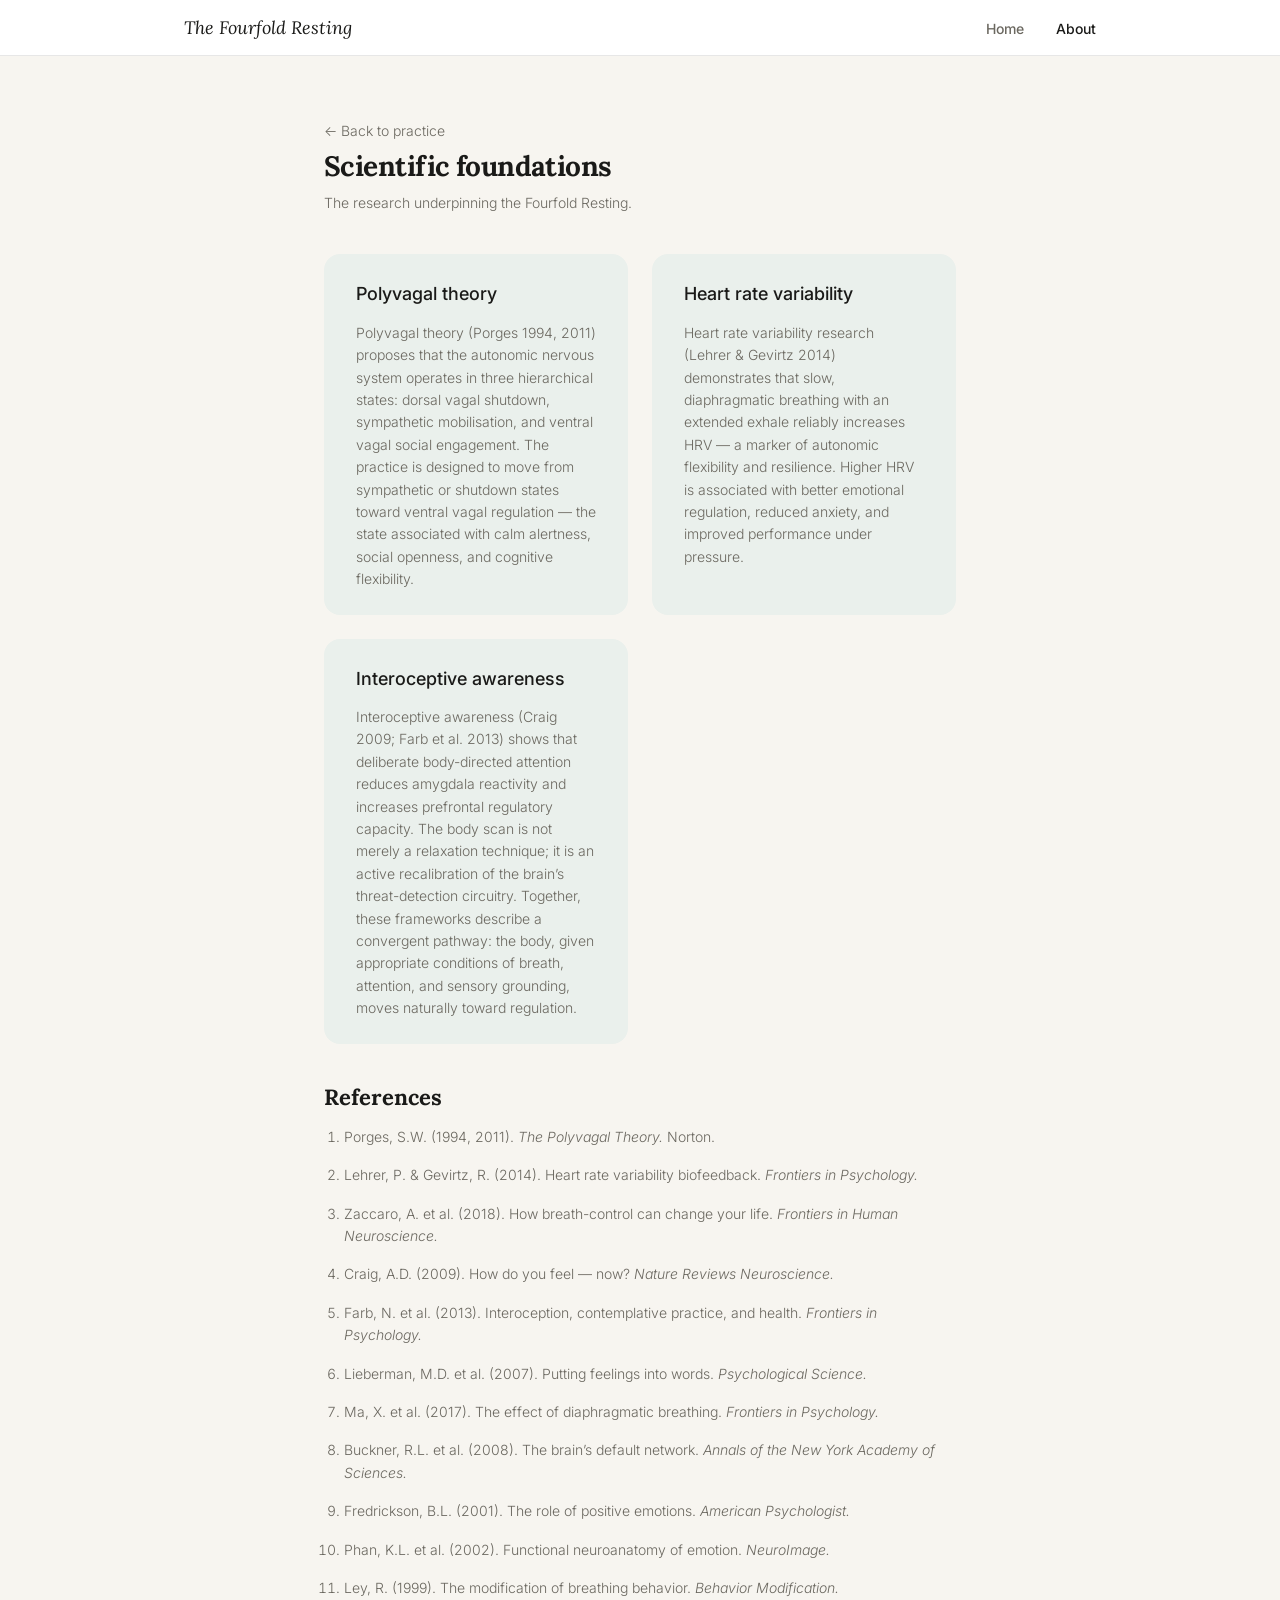
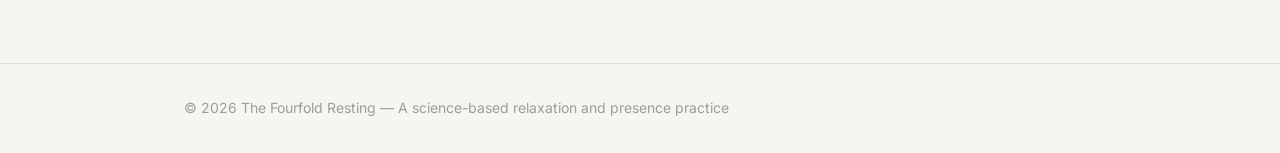
==== about.html @ 3acdfc39 "Add Task 13 — static about page (about.html) Standalone fallback page with canonical link to index.h" ====
<!DOCTYPE html>
<html lang="en">
<head>
  <meta charset="UTF-8">
  <meta name="viewport" content="width=device-width, initial-scale=1.0">
  <title>About &mdash; The Fourfold Resting</title>

  <link rel="canonical" href="index.html#/about">
  <link rel="icon" type="image/svg+xml" href="assets/favicon.svg">

  <link rel="preconnect" href="https://fonts.googleapis.com">
  <link rel="preconnect" href="https://fonts.gstatic.com" crossorigin>
  <link rel="stylesheet" href="https://fonts.googleapis.com/css2?family=Inter:wght@300;400;500&family=Lora:ital,wght@0,400;0,500;1,400&display=swap">

  <link rel="stylesheet" href="css/reset.css">
  <link rel="stylesheet" href="css/tokens.css">
  <link rel="stylesheet" href="css/typography.css">
  <link rel="stylesheet" href="css/layout.css">
  <link rel="stylesheet" href="css/components.css">
  <link rel="stylesheet" href="css/animations.css">
</head>
<body>

  <header>
    <div class="container container--wide">
      <nav class="site-nav" aria-label="Site navigation">
        <a href="index.html" class="nav-logo">The Fourfold Resting</a>
        <ul class="nav-links" role="list">
          <li><a href="index.html">Home</a></li>
          <li><a href="about.html" aria-current="page">About</a></li>
        </ul>
      </nav>
    </div>
  </header>

  <main>
    <div class="section">
      <div class="container">
        <div class="stack" style="--stack-gap:2.5rem">

          <div class="stack" style="--stack-gap:0.5rem">
            <a href="index.html" class="caption">&larr; Back to practice</a>
            <h2>Scientific foundations</h2>
            <p class="caption">The research underpinning the Fourfold Resting.</p>
          </div>

          <div class="grid-2">

            <div class="card card--flat stack" style="--stack-gap:0.75rem"
                 role="region" aria-labelledby="sci-polyvagal">
              <h4 id="sci-polyvagal">Polyvagal theory</h4>
              <p class="caption" style="max-width:none">
                Polyvagal theory (Porges 1994, 2011) proposes that the autonomic nervous
                system operates in three hierarchical states: dorsal vagal shutdown,
                sympathetic mobilisation, and ventral vagal social engagement. The practice
                is designed to move from sympathetic or shutdown states toward ventral vagal
                regulation &mdash; the state associated with calm alertness, social openness,
                and cognitive flexibility.
              </p>
            </div>

            <div class="card card--flat stack" style="--stack-gap:0.75rem"
                 role="region" aria-labelledby="sci-hrv">
              <h4 id="sci-hrv">Heart rate variability</h4>
              <p class="caption" style="max-width:none">
                Heart rate variability research (Lehrer &amp; Gevirtz 2014) demonstrates
                that slow, diaphragmatic breathing with an extended exhale reliably increases
                HRV &mdash; a marker of autonomic flexibility and resilience. Higher HRV is
                associated with better emotional regulation, reduced anxiety, and improved
                performance under pressure.
              </p>
            </div>

            <div class="card card--flat stack" style="--stack-gap:0.75rem"
                 role="region" aria-labelledby="sci-interoception">
              <h4 id="sci-interoception">Interoceptive awareness</h4>
              <p class="caption" style="max-width:none">
                Interoceptive awareness (Craig 2009; Farb et al. 2013) shows that deliberate
                body-directed attention reduces amygdala reactivity and increases prefrontal
                regulatory capacity. The body scan is not merely a relaxation technique; it
                is an active recalibration of the brain&rsquo;s threat-detection circuitry.
                Together, these frameworks describe a convergent pathway: the body, given
                appropriate conditions of breath, attention, and sensory grounding, moves
                naturally toward regulation.
              </p>
            </div>

          </div>

          <div class="stack" style="--stack-gap:1rem">
            <h3>References</h3>
            <ol style="padding-left:1.25rem;list-style:decimal"
                class="stack" style="--stack-gap:0.5rem">
              <li class="caption">Porges, S.W. (1994, 2011). <em>The Polyvagal Theory.</em> Norton.</li>
              <li class="caption">Lehrer, P. &amp; Gevirtz, R. (2014). Heart rate variability biofeedback. <em>Frontiers in Psychology.</em></li>
              <li class="caption">Zaccaro, A. et al. (2018). How breath-control can change your life. <em>Frontiers in Human Neuroscience.</em></li>
              <li class="caption">Craig, A.D. (2009). How do you feel &mdash; now? <em>Nature Reviews Neuroscience.</em></li>
              <li class="caption">Farb, N. et al. (2013). Interoception, contemplative practice, and health. <em>Frontiers in Psychology.</em></li>
              <li class="caption">Lieberman, M.D. et al. (2007). Putting feelings into words. <em>Psychological Science.</em></li>
              <li class="caption">Ma, X. et al. (2017). The effect of diaphragmatic breathing. <em>Frontiers in Psychology.</em></li>
              <li class="caption">Buckner, R.L. et al. (2008). The brain&rsquo;s default network. <em>Annals of the New York Academy of Sciences.</em></li>
              <li class="caption">Fredrickson, B.L. (2001). The role of positive emotions. <em>American Psychologist.</em></li>
              <li class="caption">Phan, K.L. et al. (2002). Functional neuroanatomy of emotion. <em>NeuroImage.</em></li>
              <li class="caption">Ley, R. (1999). The modification of breathing behavior. <em>Behavior Modification.</em></li>
            </ol>
          </div>

        </div>
      </div>
    </div>
  </main>

  <footer>
    <div class="container container--wide">
      <p>&copy; 2026 The Fourfold Resting &mdash; A science-based relaxation and presence practice</p>
    </div>
  </footer>

</body>
</html>
---- css/tokens.css ----
:root {
  /* Colors — light mode */
  --color-bg: #F7F5F0;
  --color-surface: #FFFFFF;
  --color-text-primary: #1A1A18;
  --color-text-secondary: #6B6860;
  --color-text-tertiary: #9E9C97;
  --color-border: rgba(26, 26, 24, 0.10);
  --color-accent: #3D5A4C;
  --color-accent-light: #EAF0EC;
  --color-accent-mid: #7A9E8C;

  /* Spacing — Tailwind-style (1 unit = 0.25rem) */
  --space-1: 0.25rem;
  --space-2: 0.5rem;
  --space-3: 0.75rem;
  --space-4: 1rem;
  --space-6: 1.5rem;
  --space-8: 2rem;
  --space-12: 3rem;
  --space-16: 4rem;
  --space-24: 6rem;
  --space-32: 8rem;

  /* Font families */
  --font-body: 'Inter', system-ui, sans-serif;
  --font-heading: 'Lora', Georgia, serif;

  /* Font sizes */
  --text-xs: 0.75rem;     /* 12px */
  --text-sm: 0.875rem;    /* 14px */
  --text-base: 1rem;      /* 16px */
  --text-lg: 1.125rem;    /* 18px */
  --text-xl: 1.375rem;    /* 22px */
  --text-2xl: 1.75rem;    /* 28px */
  --text-3xl: 2.25rem;    /* 36px */
  --text-4xl: 3rem;       /* 48px */

  /* Transition durations */
  --duration-short: 200ms;
  --duration-medium: 400ms;
  --duration-long: 800ms;

  /* Easing */
  --ease-default: cubic-bezier(0.4, 0, 0.2, 1);

  /* Border radii */
  --radius-sm: 4px;
  --radius-md: 8px;
  --radius-lg: 16px;
}

@media (prefers-color-scheme: dark) {
  :root {
    --color-bg: #111210;
    --color-surface: #1C1D1A;
    --color-text-primary: #F0EDE6;
    --color-text-secondary: #9A9890;
    --color-text-tertiary: #5E5D59;
    --color-border: rgba(240, 237, 230, 0.08);
    --color-accent: #7FAF95;
    --color-accent-light: #1A2520;
    --color-accent-mid: #4A7A62;
  }
}
---- css/typography.css ----
body {
  font-family: var(--font-body);
  font-size: var(--text-base);
  color: var(--color-text-primary);
  line-height: 1.75;
  background-color: var(--color-bg);
}

h1 {
  font-family: var(--font-heading);
  font-style: italic;
  font-size: var(--text-3xl);
  letter-spacing: -0.02em;
  line-height: 1.2;
}

h2 {
  font-family: var(--font-heading);
  font-size: var(--text-2xl);
  letter-spacing: -0.02em;
  line-height: 1.2;
}

h3 {
  font-family: var(--font-heading);
  font-size: var(--text-xl);
  line-height: 1.2;
}

h4 {
  font-family: var(--font-body);
  font-weight: 500;
  font-size: var(--text-lg);
}

p {
  margin-bottom: 1.5rem;
  max-width: 65ch;
}

p:last-child {
  margin-bottom: 0;
}

.label {
  font-family: var(--font-body);
  font-weight: 500;
  font-size: var(--text-xs);
  letter-spacing: 0.08em;
  text-transform: uppercase;
  color: var(--color-text-tertiary);
}

.caption {
  font-family: var(--font-body);
  font-weight: 300;
  font-size: var(--text-sm);
  color: var(--color-text-secondary);
  line-height: 1.6;
}

strong {
  font-weight: 500;
}

em {
  font-style: italic;
  color: var(--color-text-secondary);
}

a {
  color: var(--color-accent);
  text-decoration: none;
  text-underline-offset: 3px;
}

a:hover {
  text-decoration: underline;
}

blockquote {
  border-left: 2px solid var(--color-accent-mid);
  padding-left: 1.5rem;
  font-family: var(--font-heading);
  font-style: italic;
  color: var(--color-text-secondary);
}
---- css/layout.css ----
.container {
  max-width: 680px;
  margin: 0 auto;
  padding: 0 1.5rem;
}

.container--wide {
  max-width: 960px;
}

.container--narrow {
  max-width: 480px;
}

.section {
  padding: 4rem 0;
}

.section--sm {
  padding: 2rem 0;
}

header {
  position: sticky;
  top: 0;
  background: var(--color-surface);
  backdrop-filter: blur(0);
  border-bottom: 1px solid var(--color-border);
  z-index: 100;
  height: 56px;
  display: flex;
  align-items: center;
}

main {
  min-height: calc(100vh - 56px);
}

footer {
  border-top: 1px solid var(--color-border);
  padding: 2rem 0;
  color: var(--color-text-tertiary);
  font-size: var(--text-sm);
}

.grid-2 {
  display: grid;
  grid-template-columns: repeat(auto-fit, minmax(280px, 1fr));
  gap: 1.5rem;
}

.stack {
  display: flex;
  flex-direction: column;
  gap: var(--stack-gap, 1rem);
}

/* Ensure the container fills the flex header so site-nav can space-between */
header .container {
  width: 100%;
}

/* Visually hidden but available to screen readers */
.sr-only {
  position: absolute;
  width: 1px;
  height: 1px;
  padding: 0;
  margin: -1px;
  overflow: hidden;
  clip: rect(0, 0, 0, 0);
  white-space: nowrap;
  border: 0;
}
---- css/components.css ----
/* ── Button ──────────────────────────────────────────────────────────── */

.btn {
  display: inline-flex;
  align-items: center;
  gap: 0.5rem;
  padding: 0.625rem 1.25rem;
  border-radius: var(--radius-md);
  border: 1px solid var(--color-border);
  background: transparent;
  color: var(--color-text-primary);
  font-family: var(--font-body);
  font-weight: 500;
  font-size: var(--text-sm);
  letter-spacing: 0.01em;
  cursor: pointer;
  transition: all var(--duration-short) var(--ease-default);
}

.btn--primary {
  background: var(--color-accent);
  color: #fff;
  border-color: var(--color-accent);
}

.btn--primary:hover {
  opacity: 0.88;
}

.btn--ghost {
  border-color: transparent;
}

.btn--ghost:hover {
  background: var(--color-accent-light);
}

.btn--sm {
  padding: 0.375rem 0.875rem;
  font-size: 13px;
}

.btn:disabled {
  opacity: 0.4;
  cursor: not-allowed;
}

.btn:focus-visible {
  outline: 2px solid var(--color-accent);
  outline-offset: 2px;
}

/* ── Card ────────────────────────────────────────────────────────────── */

.card {
  background: var(--color-surface);
  border: 1px solid var(--color-border);
  border-radius: var(--radius-lg);
  padding: 1.5rem 2rem;
  overflow: hidden;
}

.card--flat {
  border: none;
  background: var(--color-accent-light);
}

/* ── Phase badge ─────────────────────────────────────────────────────── */

.phase-badge {
  display: inline-flex;
  align-items: center;
  gap: 0.375rem;
  padding: 0.25rem 0.75rem;
  border-radius: 100px;
  background: var(--color-accent-light);
  color: var(--color-accent);
  font-family: var(--font-body);
  font-weight: 500;
  font-size: var(--text-xs);
  letter-spacing: 0.06em;
  text-transform: uppercase;
}

/* ── Progress bar ────────────────────────────────────────────────────── */

.progress-track {
  height: 2px;
  background: var(--color-border);
  border-radius: 1px;
  overflow: hidden;
}

.progress-fill {
  height: 100%;
  background: var(--color-accent);
  border-radius: 1px;
  transition: width var(--duration-long) var(--ease-default);
  transform-origin: left;
}

/* ── Breath ring ─────────────────────────────────────────────────────── */

.breath-ring {
  position: relative;
  width: 120px;
  height: 120px;
  border-radius: 50%;
  border: 1px solid var(--color-border);
}

.breath-ring__inner {
  position: absolute;
  inset: 12px;
  border-radius: 50%;
  background: var(--color-accent-light);
  transition: transform var(--duration-long) var(--ease-default);
  will-change: transform;
}

/* ── Timer display ───────────────────────────────────────────────────── */

.timer-display {
  font-family: var(--font-heading);
  font-size: var(--text-4xl);
  letter-spacing: -0.03em;
  color: var(--color-text-primary);
  font-variant-numeric: tabular-nums;
}

.timer-display--sm {
  font-size: var(--text-2xl);
}

/* ── Step card ───────────────────────────────────────────────────────── */

.step-card {
  padding: 1.25rem 1.5rem;
  border-radius: var(--radius-md);
  border: 1px solid var(--color-border);
  background: var(--color-surface);
}

.step-card--active {
  border-color: var(--color-accent-mid);
  background: var(--color-accent-light);
}

/* ── Science note ────────────────────────────────────────────────────── */

.science-note {
  border-left: 2px solid var(--color-border);
  padding: 0.75rem 1rem 0.75rem 1.25rem;
  margin: 1.5rem 0;
  color: var(--color-text-secondary);
  font-size: var(--text-sm);
  line-height: 1.65;
}

/* ── Nav ─────────────────────────────────────────────────────────────── */

.site-nav {
  display: flex;
  align-items: center;
  justify-content: space-between;
  height: 100%;
}

.nav-links {
  display: flex;
  gap: 2rem;
  list-style: none;
}

.nav-links a {
  font-family: var(--font-body);
  font-weight: 500;
  font-size: var(--text-sm);
  color: var(--color-text-secondary);
  text-decoration: none;
}

.nav-links a.active,
.nav-links a[aria-current="page"] {
  color: var(--color-text-primary);
}

.nav-logo {
  font-family: var(--font-heading);
  font-style: italic;
  font-size: var(--text-lg);
  color: var(--color-text-primary);
  text-decoration: none;
}

/* ── Chime toggle ────────────────────────────────────────────────────── */

.chime-toggle {
  display: inline-flex;
  align-items: center;
  gap: 0.5rem;
  font-size: 13px;
  color: var(--color-text-secondary);
  cursor: pointer;
  user-select: none;
}

.chime-toggle input[type="checkbox"] {
  position: absolute;
  width: 1px;
  height: 1px;
  padding: 0;
  margin: -1px;
  overflow: hidden;
  clip: rect(0, 0, 0, 0);
  white-space: nowrap;
  border: 0;
}

.chime-toggle__dot {
  position: relative;
  width: 32px;
  height: 18px;
  border-radius: 9px;
  background: var(--color-border);
  transition: background var(--duration-short) var(--ease-default);
  flex-shrink: 0;
}

.chime-toggle__dot::after {
  content: '';
  position: absolute;
  top: 3px;
  left: 3px;
  width: 12px;
  height: 12px;
  border-radius: 50%;
  background: var(--color-surface);
  transition: transform var(--duration-short) var(--ease-default);
}

.chime-toggle input[type="checkbox"]:checked + .chime-toggle__dot {
  background: var(--color-accent);
}

.chime-toggle input[type="checkbox"]:checked + .chime-toggle__dot::after {
  transform: translateX(14px);
}

.chime-toggle:focus-within .chime-toggle__dot {
  outline: 2px solid var(--color-accent);
  outline-offset: 2px;
}
---- css/animations.css ----
/* Reduced-motion default — animations effectively disabled unless opted in */
* {
  animation-duration: 0.01ms;
  animation-iteration-count: 1;
}

@media (prefers-reduced-motion: no-preference) {

  /* ── Keyframes ─────────────────────────────────────────────────────── */

  @keyframes fadeIn {
    from { opacity: 0; }
    to   { opacity: 1; }
  }

  @keyframes fadeUp {
    from { opacity: 0; transform: translateY(12px); }
    to   { opacity: 1; transform: translateY(0); }
  }

  @keyframes breatheIn {
    from { transform: scale(1); }
    to   { transform: scale(1.18); }
  }

  @keyframes breatheOut {
    from { transform: scale(1.18); }
    to   { transform: scale(1); }
  }

  @keyframes pulse {
    0%, 100% { opacity: 1; }
    50%       { opacity: 0.4; }
  }

  @keyframes shimmer {
    from { background-position: left; }
    to   { background-position: right; }
  }

  @keyframes progressIndeterminate {
    from { transform: translateX(-100%); }
    to   { transform: translateX(200%); }
  }

  /* ── Utility classes ───────────────────────────────────────────────── */

  .fade-in {
    animation: fadeIn var(--duration-medium) var(--ease-default) both;
  }

  .fade-up {
    animation: fadeUp var(--duration-medium) var(--ease-default) both;
  }

  .fade-up--delayed {
    animation: fadeUp var(--duration-medium) var(--ease-default) 150ms both;
  }

  .fade-up--delayed-2 {
    animation: fadeUp var(--duration-medium) var(--ease-default) 300ms both;
  }

  .animate-breath-in {
    animation: breatheIn var(--breath-in-duration, 4000ms) ease-in-out both;
  }

  .animate-breath-out {
    animation: breatheOut var(--breath-out-duration, 8000ms) ease-in-out both;
  }

  .animate-pulse {
    animation: pulse 3s ease-in-out infinite;
  }

}
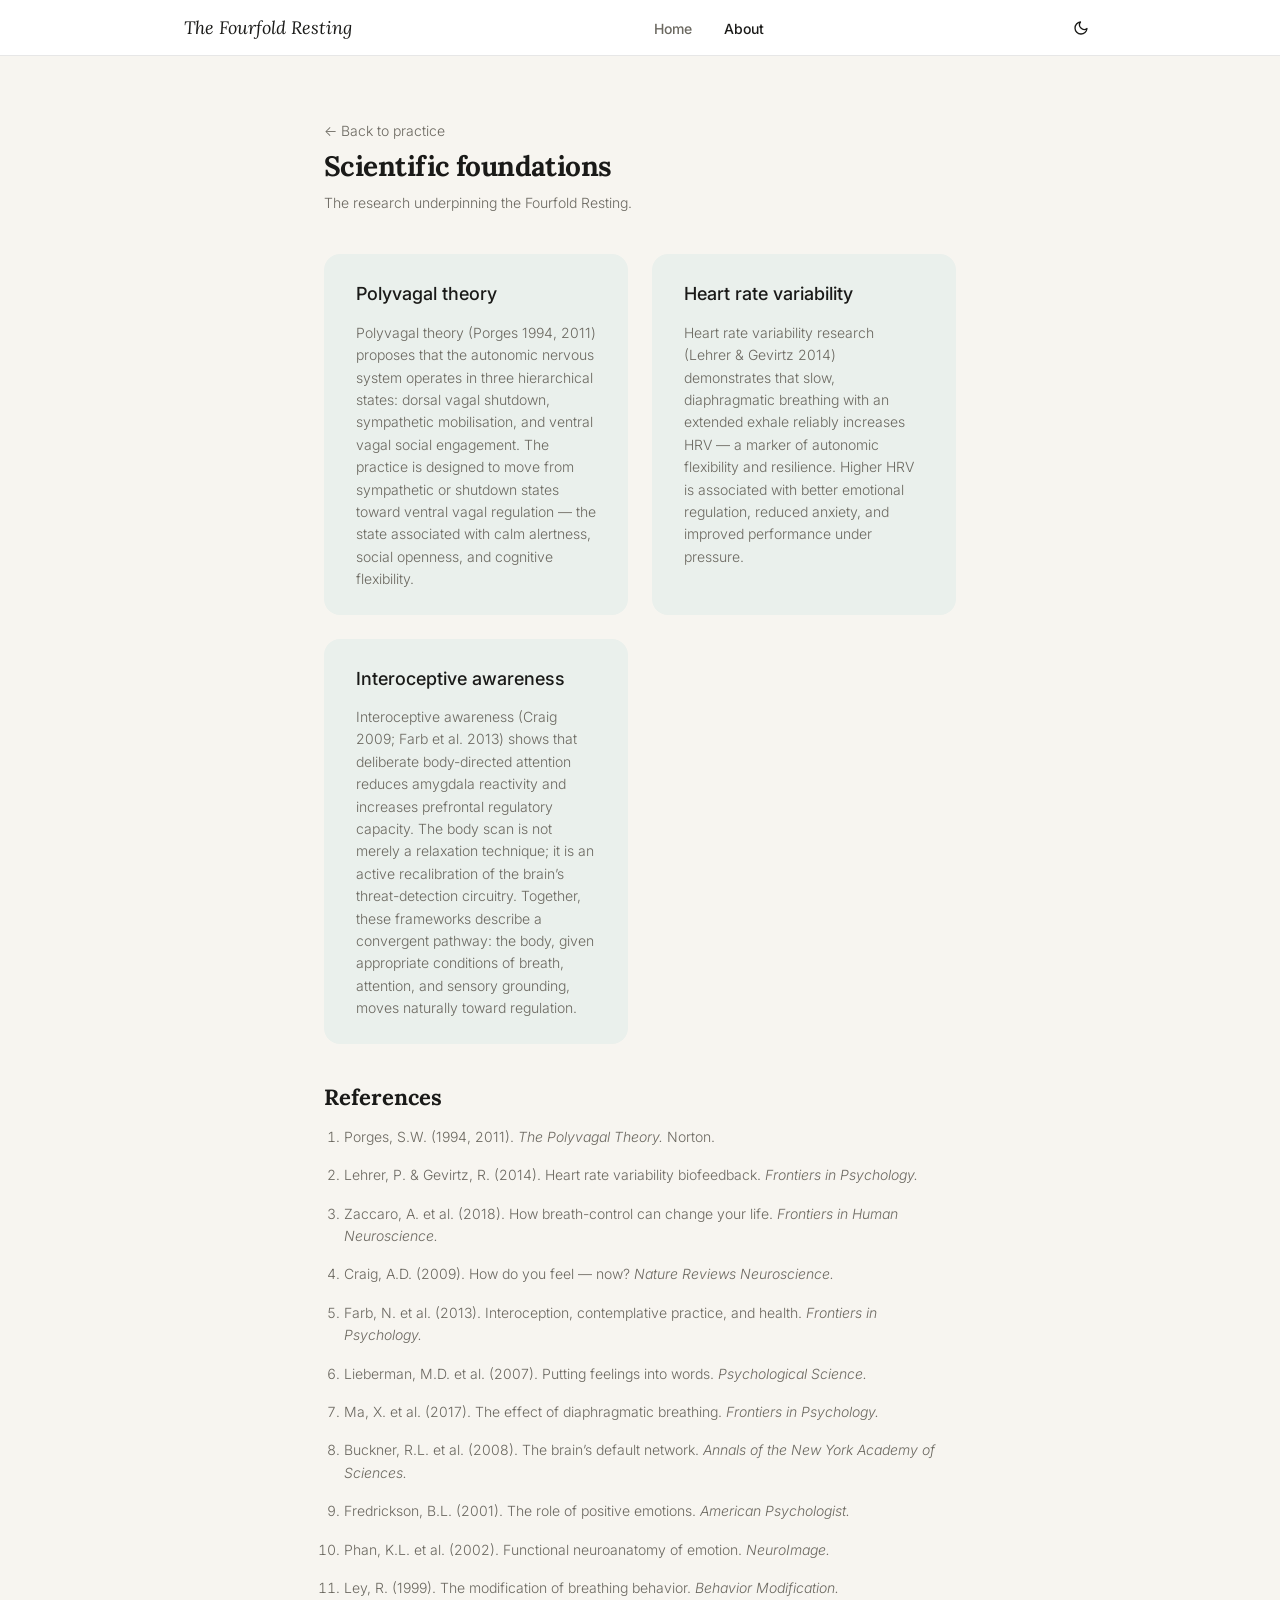
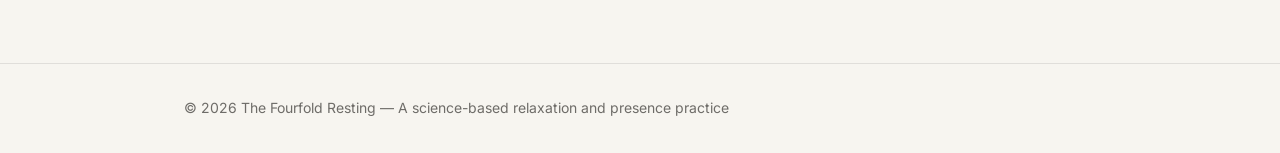
==== commit 7381267c: "Add light/dark theme toggle with system default - theme.js: standalone module — reads system prefere" ====
--- a/about.html
+++ b/about.html
@@ -7,6 +7,9 @@
 
   <link rel="canonical" href="index.html#/about">
   <link rel="icon" type="image/svg+xml" href="assets/favicon.svg">
+
+  <!-- Prevent flash of wrong theme when a saved preference differs from system -->
+  <script>(function(){var t=localStorage.getItem('fourfold-theme');if(t)document.documentElement.dataset.theme=t})()</script>
 
   <link rel="preconnect" href="https://fonts.googleapis.com">
   <link rel="preconnect" href="https://fonts.gstatic.com" crossorigin>
@@ -29,6 +32,7 @@
           <li><a href="index.html">Home</a></li>
           <li><a href="about.html" aria-current="page">About</a></li>
         </ul>
+        <button id="theme-toggle" class="btn btn--ghost btn--icon" aria-label="Switch to dark mode"></button>
       </nav>
     </div>
   </header>
@@ -116,5 +120,7 @@
     </div>
   </footer>
 
+  <script type="module" src="js/theme.js"></script>
+
 </body>
 </html>
--- a/css/tokens.css
+++ b/css/tokens.css
@@ -1,10 +1,12 @@
 :root {
+  color-scheme: light;
+
   /* Colors — light mode */
   --color-bg: #F7F5F0;
   --color-surface: #FFFFFF;
   --color-text-primary: #1A1A18;
   --color-text-secondary: #6B6860;
-  --color-text-tertiary: #9E9C97;
+  --color-text-tertiary: #6E6C68;
   --color-border: rgba(26, 26, 24, 0.10);
   --color-accent: #3D5A4C;
   --color-accent-light: #EAF0EC;
@@ -50,16 +52,32 @@
   --radius-lg: 16px;
 }
 
+/* Dark mode — system default (unless manually set to light) */
 @media (prefers-color-scheme: dark) {
-  :root {
+  :root:not([data-theme="light"]) {
+    color-scheme: dark;
     --color-bg: #111210;
     --color-surface: #1C1D1A;
     --color-text-primary: #F0EDE6;
     --color-text-secondary: #9A9890;
-    --color-text-tertiary: #5E5D59;
+    --color-text-tertiary: #8F8D89;
     --color-border: rgba(240, 237, 230, 0.08);
     --color-accent: #7FAF95;
     --color-accent-light: #1A2520;
     --color-accent-mid: #4A7A62;
   }
 }
+
+/* Dark mode — explicit manual override */
+:root[data-theme="dark"] {
+  color-scheme: dark;
+  --color-bg: #111210;
+  --color-surface: #1C1D1A;
+  --color-text-primary: #F0EDE6;
+  --color-text-secondary: #9A9890;
+  --color-text-tertiary: #8F8D89;
+  --color-border: rgba(240, 237, 230, 0.08);
+  --color-accent: #7FAF95;
+  --color-accent-light: #1A2520;
+  --color-accent-mid: #4A7A62;
+}
--- a/css/typography.css
+++ b/css/typography.css
@@ -78,6 +78,12 @@
   text-decoration: underline;
 }
 
+a:focus-visible {
+  outline: 2px solid var(--color-accent);
+  outline-offset: 2px;
+  border-radius: 2px;
+}
+
 blockquote {
   border-left: 2px solid var(--color-accent-mid);
   padding-left: 1.5rem;
--- a/css/components.css
+++ b/css/components.css
@@ -38,6 +38,10 @@
 .btn--sm {
   padding: 0.375rem 0.875rem;
   font-size: 13px;
+}
+
+.btn--icon {
+  padding: 0.375rem;
 }
 
 .btn:disabled {
@@ -251,3 +255,31 @@
   outline: 2px solid var(--color-accent);
   outline-offset: 2px;
 }
+
+/* ── Phase dots ─────────────────────────────────────────────────────── */
+
+.phase-dot {
+  width: 8px;
+  height: 8px;
+  border-radius: 50%;
+  background: var(--color-border);
+  border: none;
+  padding: 0;
+  cursor: pointer;
+  transition: background var(--duration-short) var(--ease-default),
+              transform var(--duration-short) var(--ease-default);
+}
+
+.phase-dot--active {
+  background: var(--color-accent);
+  transform: scale(1.25);
+}
+
+.phase-dot:hover {
+  background: var(--color-accent-mid);
+}
+
+.phase-dot:focus-visible {
+  outline: 2px solid var(--color-accent);
+  outline-offset: 3px;
+}
--- a/css/animations.css
+++ b/css/animations.css
@@ -43,6 +43,11 @@
     to   { transform: translateX(200%); }
   }
 
+  @keyframes progressFlash {
+    0%, 100% { opacity: 1; }
+    50%       { opacity: 0; }
+  }
+
   /* ── Utility classes ───────────────────────────────────────────────── */
 
   .fade-in {
@@ -73,4 +78,8 @@
     animation: pulse 3s ease-in-out infinite;
   }
 
+  .progress-fill--flash {
+    animation: progressFlash 400ms ease-in-out 2;
+  }
+
 }
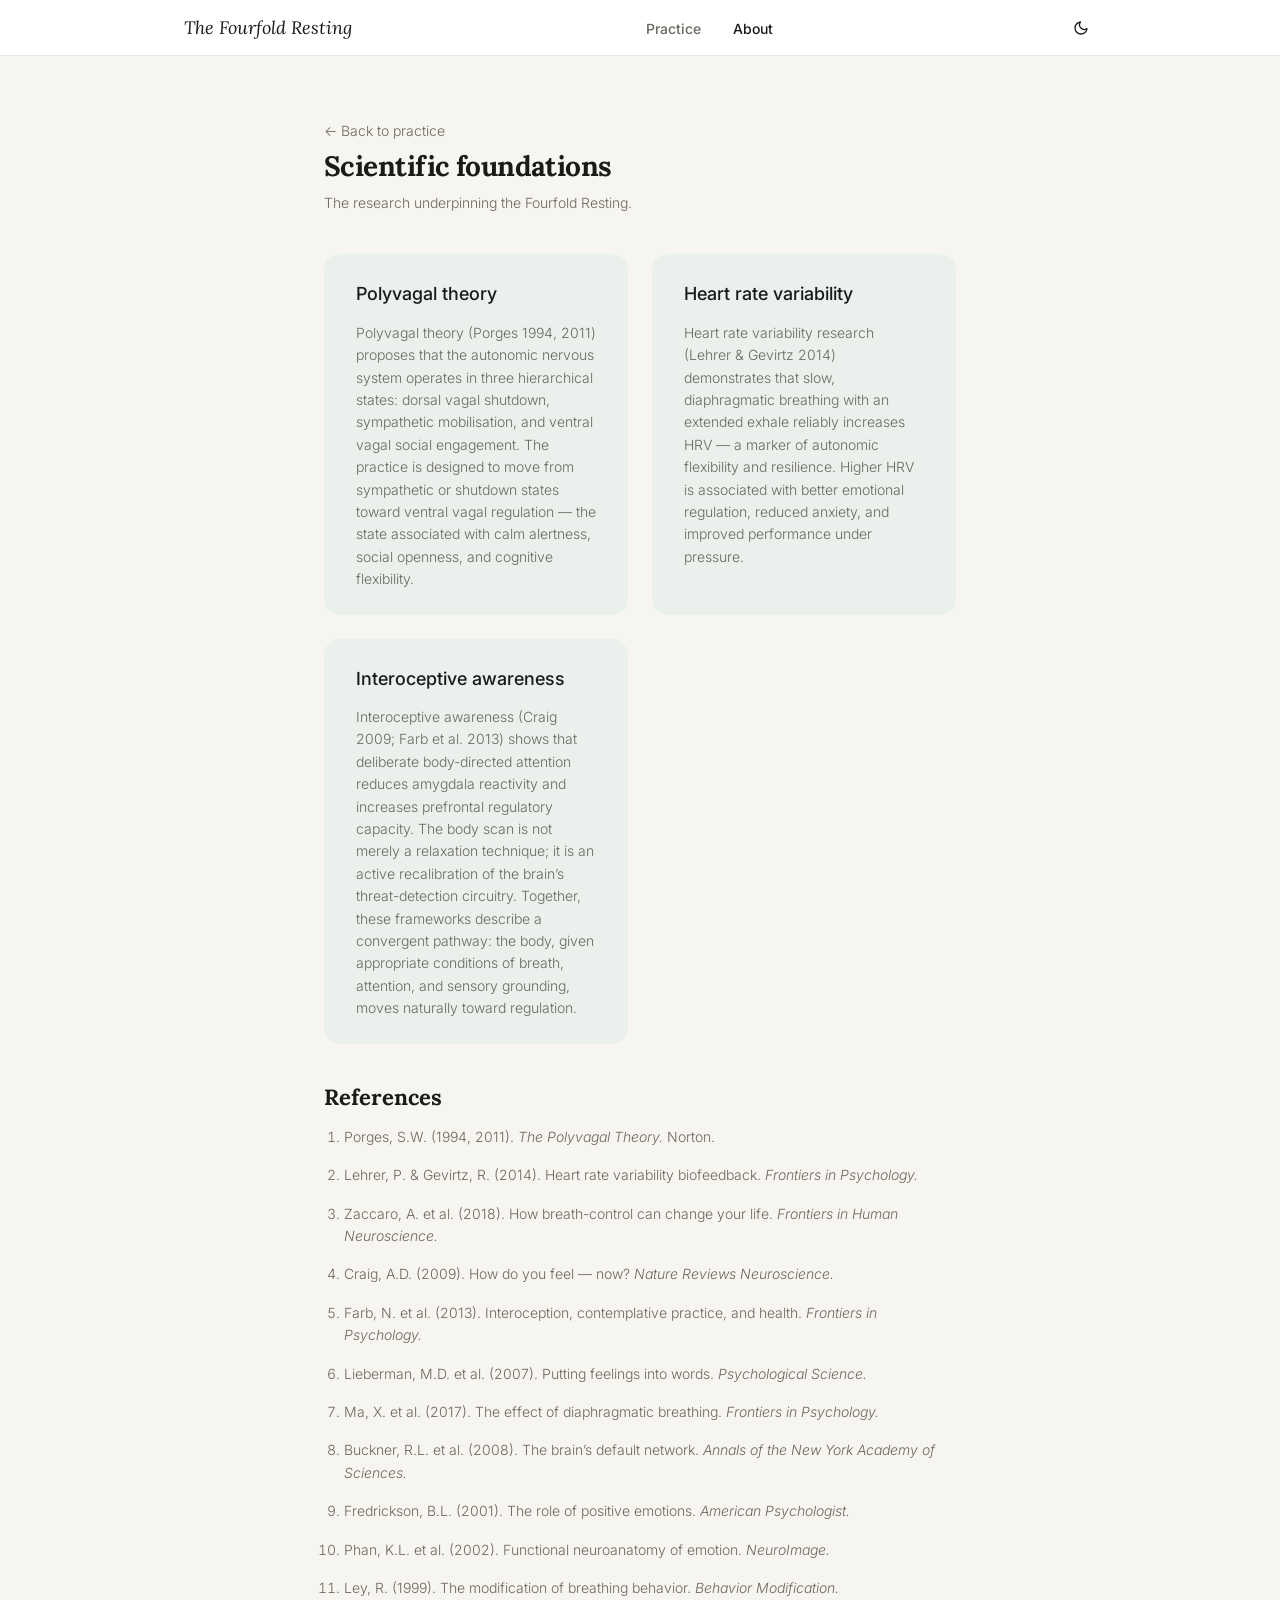
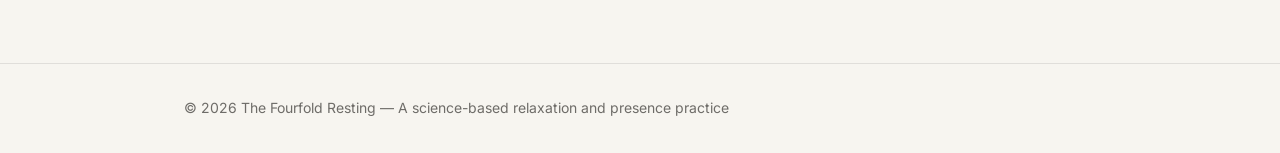
==== commit 9016ac9f: "Default to practice screen; reduce exhale to 6 s; theme and nav polish - Remove home/mode-selection " ====
--- a/about.html
+++ b/about.html
@@ -29,7 +29,7 @@
       <nav class="site-nav" aria-label="Site navigation">
         <a href="index.html" class="nav-logo">The Fourfold Resting</a>
         <ul class="nav-links" role="list">
-          <li><a href="index.html">Home</a></li>
+          <li><a href="index.html">Practice</a></li>
           <li><a href="about.html" aria-current="page">About</a></li>
         </ul>
         <button id="theme-toggle" class="btn btn--ghost btn--icon" aria-label="Switch to dark mode"></button>
--- a/css/components.css
+++ b/css/components.css
@@ -143,11 +143,30 @@
   border-radius: var(--radius-md);
   border: 1px solid var(--color-border);
   background: var(--color-surface);
+  transition: opacity var(--duration-short) var(--ease-default),
+              border-color var(--duration-short) var(--ease-default);
 }
 
 .step-card--active {
   border-color: var(--color-accent-mid);
   background: var(--color-accent-light);
+}
+
+.step-card[data-distance="1"] { opacity: 0.45; }
+.step-card[data-distance="2"] { opacity: 0.2; }
+
+.step-card[data-distance] {
+  cursor: pointer;
+  touch-action: manipulation;
+}
+
+.step-card[data-distance]:hover {
+  opacity: 0.8;
+  border-color: var(--color-accent-mid);
+}
+
+.step-card[data-distance]:active {
+  opacity: 1;
 }
 
 /* ── Science note ────────────────────────────────────────────────────── */
